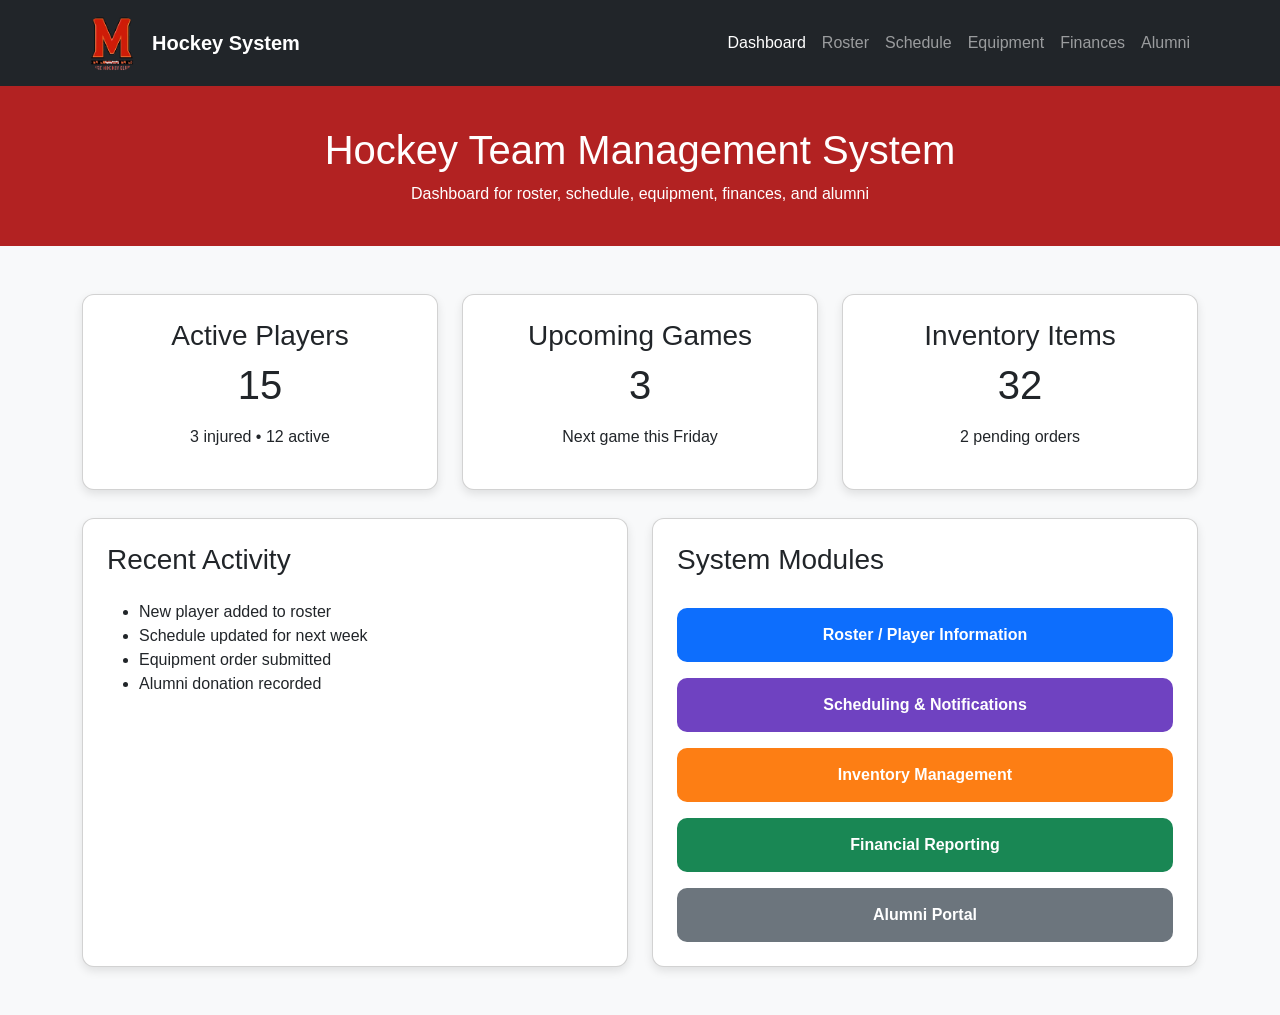
==== index.html @ 0c76d0ed "Add files via upload" ====
<!DOCTYPE html>
<html lang="en">
<head>
  <meta charset="UTF-8">
  <meta name="viewport" content="width=device-width, initial-scale=1.0">
  <title>Hockey Team Dashboard</title>

  <link href="https://cdn.jsdelivr.net/npm/bootstrap@5.3.3/dist/css/bootstrap.min.css" rel="stylesheet">
  <link rel="stylesheet" href="css/newstyle.css">
</head>
<body>

  <nav class="navbar navbar-expand-lg navbar-dark bg-dark">
    <div class="container">
      <a class="navbar-brand d-flex align-items-center" href="index.html">
        <img src="images/team-logo0.png" alt="Team Logo" class="logo">
        Hockey System
      </a>

      <button class="navbar-toggler" type="button" data-bs-toggle="collapse" data-bs-target="#navbarNav">
        <span class="navbar-toggler-icon"></span>
      </button>

      <div class="collapse navbar-collapse" id="navbarNav">
        <ul class="navbar-nav ms-auto">
          <li class="nav-item"><a class="nav-link active" href="index.html">Dashboard</a></li>
          <li class="nav-item"><a class="nav-link" href="roster.html">Roster</a></li>
          <li class="nav-item"><a class="nav-link" href="schedule.html">Schedule</a></li>
          <li class="nav-item"><a class="nav-link" href="equipment.html">Equipment</a></li>
          <li class="nav-item"><a class="nav-link" href="finances.html">Finances</a></li>
          <li class="nav-item"><a class="nav-link" href="alumni.html">Alumni</a></li>
        </ul>
      </div>
    </div>
  </nav>

  <section class="hero text-center">
    <div class="container">
      <h1>Hockey Team Management System</h1>
      <p class="mb-0">Dashboard for roster, schedule, equipment, finances, and alumni</p>
    </div>
  </section>

  <main class="container my-5">
    <div class="row g-4">
      <div class="col-md-4">
        <div class="card p-4 card-box text-center">
          <h3>Active Players</h3>
          <p class="display-6">15</p>
          <p>3 injured • 12 active</p>
        </div>
      </div>

      <div class="col-md-4">
        <div class="card p-4 card-box text-center">
          <h3>Upcoming Games</h3>
          <p class="display-6">3</p>
          <p>Next game this Friday</p>
        </div>
      </div>

      <div class="col-md-4">
        <div class="card p-4 card-box text-center">
          <h3>Inventory Items</h3>
          <p class="display-6">32</p>
          <p>2 pending orders</p>
        </div>
      </div>
    </div>

    <div class="row g-4 mt-1">
      <div class="col-md-6">
        <div class="card p-4 card-box h-100">
          <h3>Recent Activity</h3>
          <ul class="mt-3">
            <li>New player added to roster</li>
            <li>Schedule updated for next week</li>
            <li>Equipment order submitted</li>
            <li>Alumni donation recorded</li>
          </ul>
        </div>
      </div>

      <div class="col-md-6">
        <div class="card p-4 card-box h-100">
          <h3>System Modules</h3>

          <div class="row g-3 mt-2">
            <div class="col-12">
              <a href="roster.html" class="module-link roster-bg">Roster / Player Information</a>
            </div>
            <div class="col-12">
              <a href="schedule.html" class="module-link schedule-bg">Scheduling & Notifications</a>
            </div>
            <div class="col-12">
              <a href="equipment.html" class="module-link equipment-bg">Inventory Management</a>
            </div>
            <div class="col-12">
              <a href="finances.html" class="module-link finances-bg">Financial Reporting</a>
            </div>
            <div class="col-12">
              <a href="alumni.html" class="module-link alumni-bg">Alumni Portal</a>
            </div>
          </div>
        </div>
      </div>
    </div>
  </main>

  <script src="https://cdn.jsdelivr.net/npm/bootstrap@5.3.3/dist/js/bootstrap.bundle.min.js"></script>
</body>
</html>
---- css/newstyle.css ----
body {
  background: #f8f9fa;
  font-family: Arial, Helvetica, sans-serif;
}

.hero {
  background: #b22222;
  color: white;
  padding: 40px 0;
}

.card-box {
  border-radius: 12px;
  box-shadow: 0 4px 10px rgba(0, 0, 0, 0.1);
}

.logo {
  width: 60px;
  height: 60px;
  object-fit: cover;
  border-radius: 50%;
  margin-right: 10px;
}

.profile-img {
  width: 80px;
  height: 80px;
  object-fit: cover;
  border-radius: 50%;
  border: 3px solid #dee2e6;
}

.tab-box {
  background: #e9ecef;
  padding: 12px;
  text-align: center;
  border-radius: 8px;
  font-weight: bold;
}

.active-tab {
  background: #dc3545;
  color: white;
}

.donation-box {
  background: #ffffff;
  border-left: 5px solid #198754;
  padding: 12px;
  border-radius: 8px;
  margin-top: 10px;
}

.not-donated-box {
  background: #ffffff;
  border-left: 5px solid #dc3545;
  padding: 12px;
  border-radius: 8px;
  margin-top: 10px;
}

.module-link {
  display: block;
  padding: 15px;
  border-radius: 10px;
  text-decoration: none;
  color: white;
  font-weight: bold;
  text-align: center;
}

.module-link:hover {
  color: white;
  opacity: 0.95;
}

.roster-bg {
  background: #0d6efd;
}

.schedule-bg {
  background: #6f42c1;
}

.equipment-bg {
  background: #fd7e14;
}

.finances-bg {
  background: #198754;
}

.alumni-bg {
  background: #6c757d;
}

.table {
  background: white;
  border-radius: 8px;
  overflow: hidden;
}

.navbar-brand {
  font-weight: 600;
}

main {
  margin-top: 40px;
}

.btn-danger {
  background-color: #b22222;
  border-color: #b22222;
}

.btn-danger:hover {
  background-color: #8e1b1b;
  border-color: #8e1b1b;
}

@media (max-width: 768px) {
  .hero {
    padding: 25px 0;
  }

  .logo {
    width: 45px;
    height: 45px;
  }
}
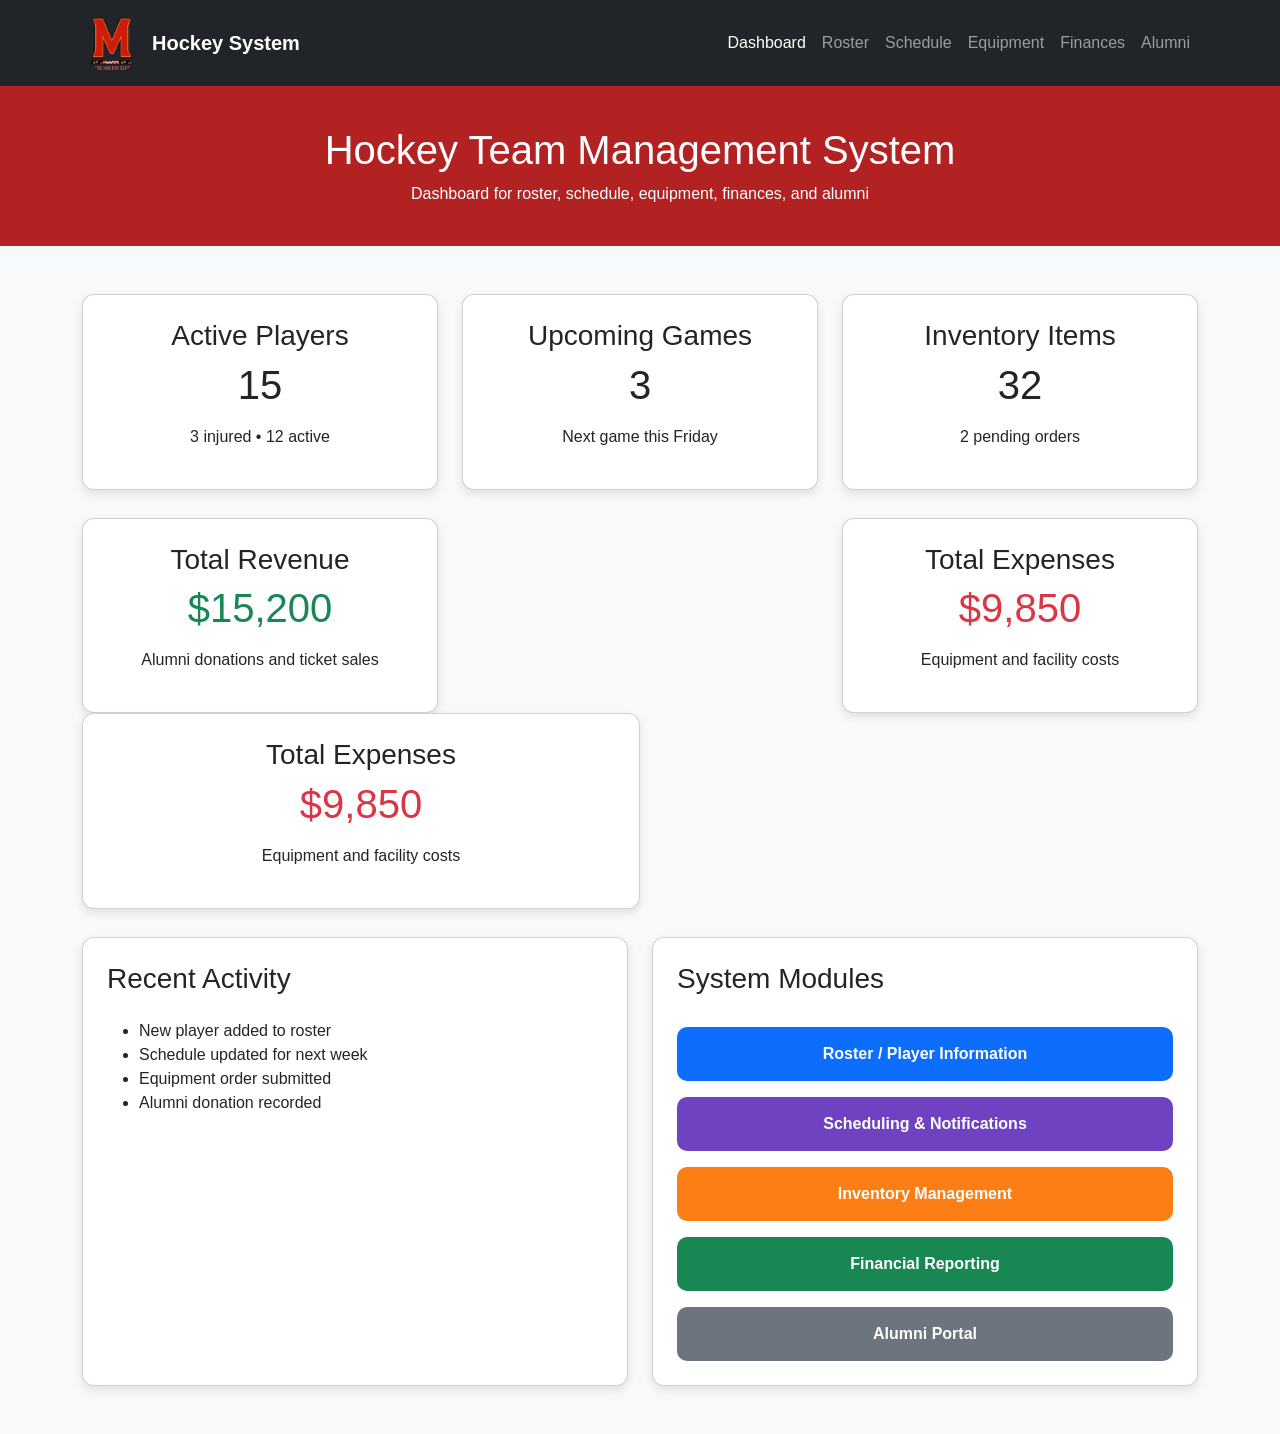
==== commit 0f0aa616: "Update index.html fix columns" ====
--- a/index.html
+++ b/index.html
@@ -1,48 +1,124 @@
 <!DOCTYPE html>
 <html lang="en">
 <head>
+
+  <!-- basic page settings -->
   <meta charset="UTF-8">
+
+  <!-- makes the page work better on tablets and phones -->
   <meta name="viewport" content="width=device-width, initial-scale=1.0">
+
   <title>Hockey Team Dashboard</title>
 
+  <!-- bootstrap css library -->
+  <!-- used for layout, navbar, cards, and grid system -->
   <link href="https://cdn.jsdelivr.net/npm/bootstrap@5.3.3/dist/css/bootstrap.min.css" rel="stylesheet">
+
+  <!-- our custom css file, only one file for the whole website -->
   <link rel="stylesheet" href="css/newstyle.css">
+
 </head>
 <body>
 
+
+  <!-- ===============================
+       NAVIGATION BAR
+       =============================== -->
+
+  <!-- top navigation menu to move between system pages -->
   <nav class="navbar navbar-expand-lg navbar-dark bg-dark">
+
     <div class="container">
+
+      <!-- logo and system name -->
       <a class="navbar-brand d-flex align-items-center" href="index.html">
+
+        <!-- team logo image, maybe later we can improve it -->
         <img src="images/team-logo0.png" alt="Team Logo" class="logo">
+
+        <!-- system name -->
         Hockey System
+
       </a>
 
-      <button class="navbar-toggler" type="button" data-bs-toggle="collapse" data-bs-target="#navbarNav">
+      <!-- hamburger menu button for small screens -->
+      <button class="navbar-toggler" type="button"
+              data-bs-toggle="collapse"
+              data-bs-target="#navbarNav">
+
         <span class="navbar-toggler-icon"></span>
+
       </button>
 
+      <!-- navigation links -->
       <div class="collapse navbar-collapse" id="navbarNav">
+
+        <!-- align links to the right -->
         <ul class="navbar-nav ms-auto">
-          <li class="nav-item"><a class="nav-link active" href="index.html">Dashboard</a></li>
-          <li class="nav-item"><a class="nav-link" href="roster.html">Roster</a></li>
-          <li class="nav-item"><a class="nav-link" href="schedule.html">Schedule</a></li>
-          <li class="nav-item"><a class="nav-link" href="equipment.html">Equipment</a></li>
-          <li class="nav-item"><a class="nav-link" href="finances.html">Finances</a></li>
-          <li class="nav-item"><a class="nav-link" href="alumni.html">Alumni</a></li>
+
+          <li class="nav-item">
+            <a class="nav-link active" href="index.html">Dashboard</a>
+          </li>
+
+          <li class="nav-item">
+            <a class="nav-link" href="roster.html">Roster</a>
+          </li>
+
+          <li class="nav-item">
+            <a class="nav-link" href="schedule.html">Schedule</a>
+          </li>
+
+          <li class="nav-item">
+            <a class="nav-link" href="equipment.html">Equipment</a>
+          </li>
+
+          <li class="nav-item">
+            <a class="nav-link" href="finances.html">Finances</a>
+          </li>
+
+          <li class="nav-item">
+            <a class="nav-link" href="alumni.html">Alumni</a>
+          </li>
+
         </ul>
+
       </div>
     </div>
   </nav>
 
+
+  <!-- ===============================
+       HERO / HEADER SECTION
+       =============================== -->
+
+  <!-- red banner at the top of the page -->
   <section class="hero text-center">
+
     <div class="container">
+
+      <!-- main system title -->
       <h1>Hockey Team Management System</h1>
-      <p class="mb-0">Dashboard for roster, schedule, equipment, finances, and alumni</p>
-    </div>
+
+      <!-- short description -->
+      <p class="mb-0">
+        Dashboard for roster, schedule, equipment, finances, and alumni
+      </p>
+
+    </div>
+
   </section>
 
+
+  <!-- ===============================
+       MAIN DASHBOARD CONTENT
+       =============================== -->
+
   <main class="container my-5">
+
+    <!-- first row with summary cards -->
     <div class="row g-4">
+
+      <!-- active players card -->
       <div class="col-md-4">
         <div class="card p-4 card-box text-center">
           <h3>Active Players</h3>
@@ -51,6 +127,7 @@
         </div>
       </div>
 
+      <!-- upcoming games card -->
       <div class="col-md-4">
         <div class="card p-4 card-box text-center">
           <h3>Upcoming Games</h3>
@@ -59,6 +136,7 @@
         </div>
       </div>
 
+      <!-- inventory card -->
       <div class="col-md-4">
         <div class="card p-4 card-box text-center">
           <h3>Inventory Items</h3>
@@ -66,47 +144,121 @@
           <p>2 pending orders</p>
         </div>
       </div>
-    </div>
-
+
+    </div>
+
+   <!-- second row with finance cards -->
+<div class="row g-4 mt-1">
+
+  <!-- total revenue card -->
+  <div class="col-md-4">
+    <div class="card p-4 card-box text-center">
+      <h3>Total Revenue</h3>
+      <p class="display-6 text-success">$15,200</p>
+      <p>Alumni donations and ticket sales</p>
+    </div>
+  </div>
+
+  <!-- empty column just for spacing -->
+  <div class="col-md-4"></div>
+
+  <!-- total expenses card -->
+  <div class="col-md-4">
+    <div class="card p-4 card-box text-center">
+      <h3>Total Expenses</h3>
+      <p class="display-6 text-danger">$9,850</p>
+      <p>Equipment and facility costs</p>
+    </div>
+  </div>
+
+</div>
+
+      <!-- total expenses card -->
+      <div class="col-md-6">
+        <div class="card p-4 card-box text-center">
+          <h3>Total Expenses</h3>
+          <p class="display-6 text-danger">$9,850</p>
+          <p>Equipment and facility costs</p>
+        </div>
+      </div>
+
+    </div>
+
+    <!-- third row of dashboard -->
     <div class="row g-4 mt-1">
+
+      <!-- recent activity section -->
       <div class="col-md-6">
         <div class="card p-4 card-box h-100">
+
           <h3>Recent Activity</h3>
+
+          <!-- list of recent actions in the system -->
           <ul class="mt-3">
             <li>New player added to roster</li>
             <li>Schedule updated for next week</li>
             <li>Equipment order submitted</li>
             <li>Alumni donation recorded</li>
           </ul>
-        </div>
-      </div>
-
+
+        </div>
+      </div>
+
+      <!-- system modules links -->
       <div class="col-md-6">
         <div class="card p-4 card-box h-100">
+
           <h3>System Modules</h3>
 
+          <!-- links to the different system pages -->
           <div class="row g-3 mt-2">
-            <div class="col-12">
-              <a href="roster.html" class="module-link roster-bg">Roster / Player Information</a>
-            </div>
-            <div class="col-12">
-              <a href="schedule.html" class="module-link schedule-bg">Scheduling & Notifications</a>
-            </div>
-            <div class="col-12">
-              <a href="equipment.html" class="module-link equipment-bg">Inventory Management</a>
-            </div>
-            <div class="col-12">
-              <a href="finances.html" class="module-link finances-bg">Financial Reporting</a>
-            </div>
-            <div class="col-12">
-              <a href="alumni.html" class="module-link alumni-bg">Alumni Portal</a>
-            </div>
+
+            <!-- roster module -->
+            <div class="col-12">
+              <a href="roster.html" class="module-link roster-bg">
+                Roster / Player Information
+              </a>
+            </div>
+
+            <!-- schedule module -->
+            <div class="col-12">
+              <a href="schedule.html" class="module-link schedule-bg">
+                Scheduling & Notifications
+              </a>
+            </div>
+
+            <!-- equipment module -->
+            <div class="col-12">
+              <a href="equipment.html" class="module-link equipment-bg">
+                Inventory Management
+              </a>
+            </div>
+
+            <!-- finances module -->
+            <div class="col-12">
+              <a href="finances.html" class="module-link finances-bg">
+                Financial Reporting
+              </a>
+            </div>
+
+            <!-- alumni module -->
+            <div class="col-12">
+              <a href="alumni.html" class="module-link alumni-bg">
+                Alumni Portal
+              </a>
+            </div>
+
           </div>
-        </div>
-      </div>
-    </div>
+
+        </div>
+      </div>
+
+    </div>
+
   </main>
 
+  <!-- bootstrap javascript required for components like navbar -->
   <script src="https://cdn.jsdelivr.net/npm/bootstrap@5.3.3/dist/js/bootstrap.bundle.min.js"></script>
+
 </body>
-</html>+</html>
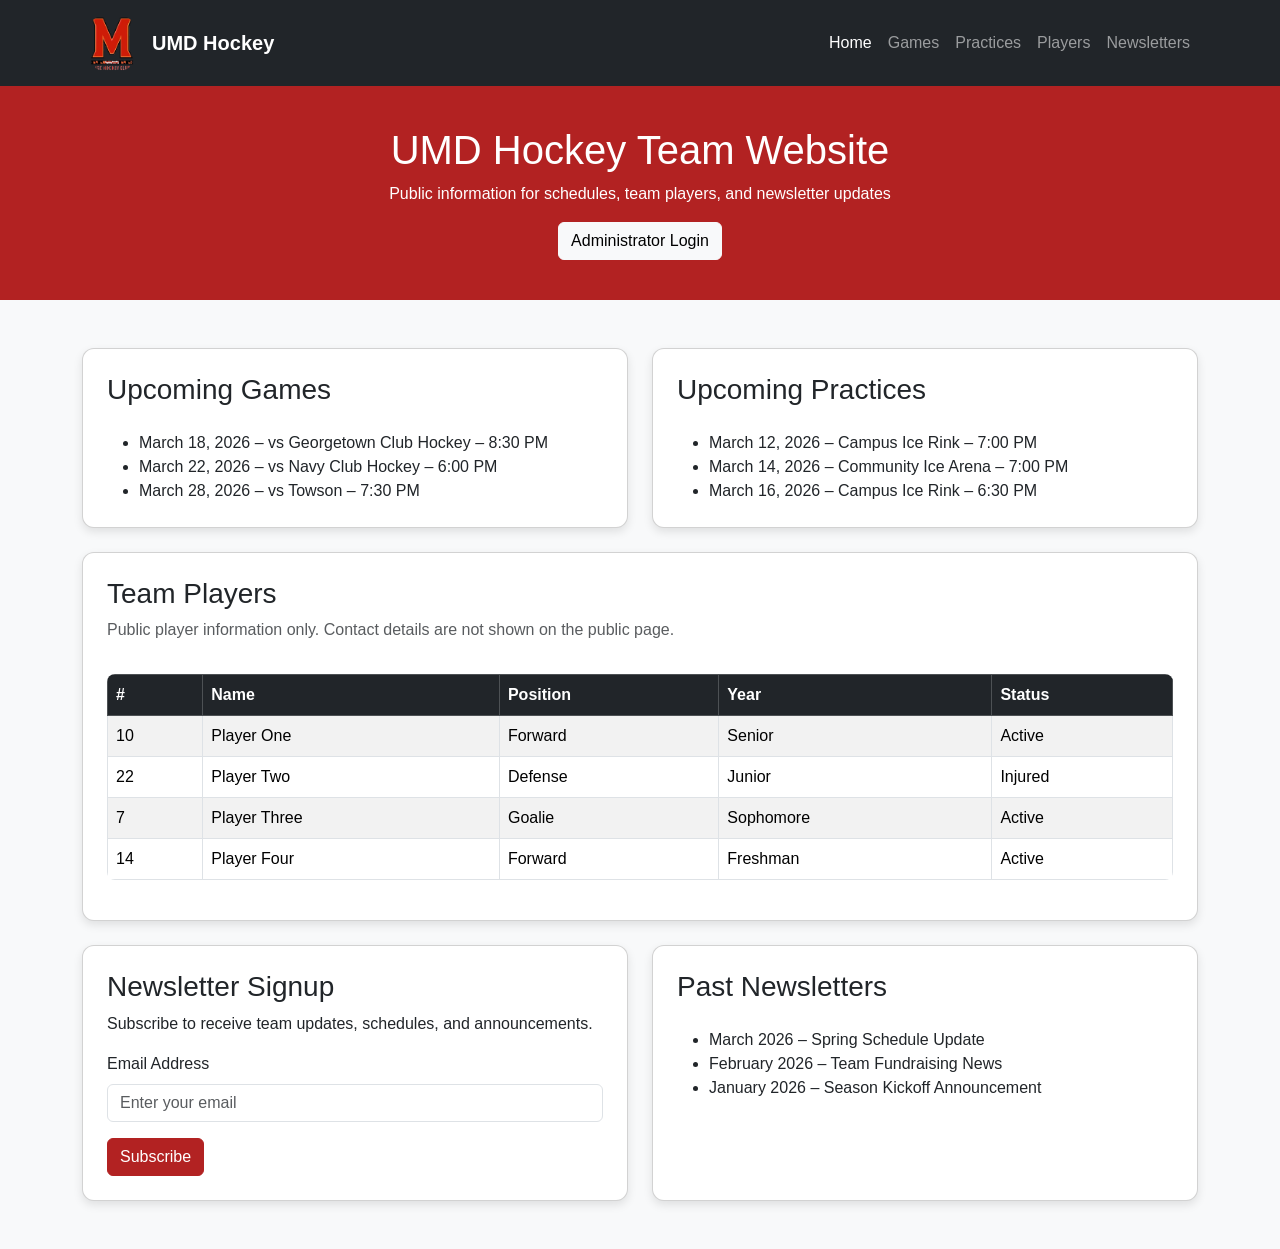
==== commit fb01b9ea: "Create index.html" ====
--- a/index.html
+++ b/index.html
@@ -5,251 +5,205 @@
   <!-- basic page settings -->
   <meta charset="UTF-8">
 
-  <!-- makes the page work better on tablets and phones -->
+  <!-- for phones and tablets -->
   <meta name="viewport" content="width=device-width, initial-scale=1.0">
 
-  <title>Hockey Team Dashboard</title>
-
-  <!-- bootstrap css library -->
-  <!-- used for layout, navbar, cards, and grid system -->
+  <title>UMD Hockey Public Page</title>
+
+  <!-- bootstrap css -->
   <link href="https://cdn.jsdelivr.net/npm/bootstrap@5.3.3/dist/css/bootstrap.min.css" rel="stylesheet">
 
-  <!-- our custom css file, only one file for the whole website -->
+  <!-- shared css file -->
   <link rel="stylesheet" href="css/newstyle.css">
 
 </head>
 <body>
 
-
   <!-- ===============================
-       NAVIGATION BAR
+       PUBLIC NAVIGATION BAR
        =============================== -->
-
-  <!-- top navigation menu to move between system pages -->
   <nav class="navbar navbar-expand-lg navbar-dark bg-dark">
-
     <div class="container">
 
-      <!-- logo and system name -->
+      <!-- logo and website name -->
       <a class="navbar-brand d-flex align-items-center" href="index.html">
-
-        <!-- team logo image, maybe later we can improve it -->
         <img src="images/team-logo0.png" alt="Team Logo" class="logo">
-
-        <!-- system name -->
-        Hockey System
-
+        UMD Hockey
       </a>
 
-      <!-- hamburger menu button for small screens -->
+      <!-- button for smaller screens -->
       <button class="navbar-toggler" type="button"
               data-bs-toggle="collapse"
               data-bs-target="#navbarNav">
-
         <span class="navbar-toggler-icon"></span>
-
       </button>
 
-      <!-- navigation links -->
+      <!-- public links -->
       <div class="collapse navbar-collapse" id="navbarNav">
-
-        <!-- align links to the right -->
         <ul class="navbar-nav ms-auto">
-
-          <li class="nav-item">
-            <a class="nav-link active" href="index.html">Dashboard</a>
-          </li>
-
-          <li class="nav-item">
-            <a class="nav-link" href="roster.html">Roster</a>
-          </li>
-
-          <li class="nav-item">
-            <a class="nav-link" href="schedule.html">Schedule</a>
-          </li>
-
-          <li class="nav-item">
-            <a class="nav-link" href="equipment.html">Equipment</a>
-          </li>
-
-          <li class="nav-item">
-            <a class="nav-link" href="finances.html">Finances</a>
-          </li>
-
-          <li class="nav-item">
-            <a class="nav-link" href="alumni.html">Alumni</a>
-          </li>
-
+          <li class="nav-item">
+            <a class="nav-link active" href="index.html">Home</a>
+          </li>
+
+          <li class="nav-item">
+            <a class="nav-link" href="#games">Games</a>
+          </li>
+
+          <li class="nav-item">
+            <a class="nav-link" href="#practices">Practices</a>
+          </li>
+
+          <li class="nav-item">
+            <a class="nav-link" href="#players">Players</a>
+          </li>
+
+          <li class="nav-item">
+            <a class="nav-link" href="#newsletters">Newsletters</a>
+          </li>
         </ul>
-
       </div>
     </div>
   </nav>
 
-
   <!-- ===============================
-       HERO / HEADER SECTION
+       HERO SECTION
        =============================== -->
-
-  <!-- red banner at the top of the page -->
   <section class="hero text-center">
-
     <div class="container">
-
-      <!-- main system title -->
-      <h1>Hockey Team Management System</h1>
-
-      <!-- short description -->
-      <p class="mb-0">
-        Dashboard for roster, schedule, equipment, finances, and alumni
+      <h1>UMD Hockey Team Website</h1>
+      <p class="mb-3">
+        Public information for schedules, team players, and newsletter updates
       </p>
 
-    </div>
-
+      <!-- login button to admin dashboard -->
+      <a href="admin-dashboard.html" class="btn btn-light">
+        Administrator Login
+      </a>
+    </div>
   </section>
 
-
   <!-- ===============================
-       MAIN DASHBOARD CONTENT
+       MAIN PUBLIC CONTENT
        =============================== -->
-
   <main class="container my-5">
 
-    <!-- first row with summary cards -->
-    <div class="row g-4">
-
-      <!-- active players card -->
-      <div class="col-md-4">
-        <div class="card p-4 card-box text-center">
-          <h3>Active Players</h3>
-          <p class="display-6">15</p>
-          <p>3 injured • 12 active</p>
-        </div>
-      </div>
-
-      <!-- upcoming games card -->
-      <div class="col-md-4">
-        <div class="card p-4 card-box text-center">
+    <!-- first row -->
+    <div class="row g-4 mb-4">
+
+      <!-- upcoming games -->
+      <div class="col-md-6" id="games">
+        <div class="card p-4 card-box h-100">
           <h3>Upcoming Games</h3>
-          <p class="display-6">3</p>
-          <p>Next game this Friday</p>
-        </div>
-      </div>
-
-      <!-- inventory card -->
-      <div class="col-md-4">
-        <div class="card p-4 card-box text-center">
-          <h3>Inventory Items</h3>
-          <p class="display-6">32</p>
-          <p>2 pending orders</p>
-        </div>
-      </div>
-
-    </div>
-
-   <!-- second row with finance cards -->
-<div class="row g-4 mt-1">
-
-  <!-- total revenue card -->
-  <div class="col-md-4">
-    <div class="card p-4 card-box text-center">
-      <h3>Total Revenue</h3>
-      <p class="display-6 text-success">$15,200</p>
-      <p>Alumni donations and ticket sales</p>
-    </div>
-  </div>
-
-  <!-- empty column just for spacing -->
-  <div class="col-md-4"></div>
-
-  <!-- total expenses card -->
-  <div class="col-md-4">
-    <div class="card p-4 card-box text-center">
-      <h3>Total Expenses</h3>
-      <p class="display-6 text-danger">$9,850</p>
-      <p>Equipment and facility costs</p>
-    </div>
-  </div>
-
-</div>
-
-      <!-- total expenses card -->
+          <ul class="mt-3 mb-0">
+            <li>March 18, 2026 – vs Georgetown Club Hockey – 8:30 PM</li>
+            <li>March 22, 2026 – vs Navy Club Hockey – 6:00 PM</li>
+            <li>March 28, 2026 – vs Towson – 7:30 PM</li>
+          </ul>
+        </div>
+      </div>
+
+      <!-- upcoming practices -->
+      <div class="col-md-6" id="practices">
+        <div class="card p-4 card-box h-100">
+          <h3>Upcoming Practices</h3>
+          <ul class="mt-3 mb-0">
+            <li>March 12, 2026 – Campus Ice Rink – 7:00 PM</li>
+            <li>March 14, 2026 – Community Ice Arena – 7:00 PM</li>
+            <li>March 16, 2026 – Campus Ice Rink – 6:30 PM</li>
+          </ul>
+        </div>
+      </div>
+
+    </div>
+
+    <!-- players section -->
+    <div class="row g-4 mb-4" id="players">
+      <div class="col-12">
+        <div class="card p-4 card-box">
+          <h3>Team Players</h3>
+          <p class="text-muted">
+            Public player information only. Contact details are not shown on the public page.
+          </p>
+
+          <div class="table-responsive mt-3">
+            <table class="table table-striped table-bordered align-middle">
+              <thead class="table-dark">
+                <tr>
+                  <th>#</th>
+                  <th>Name</th>
+                  <th>Position</th>
+                  <th>Year</th>
+                  <th>Status</th>
+                </tr>
+              </thead>
+              <tbody>
+                <tr>
+                  <td>10</td>
+                  <td>Player One</td>
+                  <td>Forward</td>
+                  <td>Senior</td>
+                  <td>Active</td>
+                </tr>
+                <tr>
+                  <td>22</td>
+                  <td>Player Two</td>
+                  <td>Defense</td>
+                  <td>Junior</td>
+                  <td>Injured</td>
+                </tr>
+                <tr>
+                  <td>7</td>
+                  <td>Player Three</td>
+                  <td>Goalie</td>
+                  <td>Sophomore</td>
+                  <td>Active</td>
+                </tr>
+                <tr>
+                  <td>14</td>
+                  <td>Player Four</td>
+                  <td>Forward</td>
+                  <td>Freshman</td>
+                  <td>Active</td>
+                </tr>
+              </tbody>
+            </table>
+          </div>
+
+        </div>
+      </div>
+    </div>
+
+    <!-- newsletters row -->
+    <div class="row g-4" id="newsletters">
+
+      <!-- newsletter signup -->
       <div class="col-md-6">
-        <div class="card p-4 card-box text-center">
-          <h3>Total Expenses</h3>
-          <p class="display-6 text-danger">$9,850</p>
-          <p>Equipment and facility costs</p>
-        </div>
-      </div>
-
-    </div>
-
-    <!-- third row of dashboard -->
-    <div class="row g-4 mt-1">
-
-      <!-- recent activity section -->
+        <div class="card p-4 card-box h-100">
+          <h3>Newsletter Signup</h3>
+          <p>Subscribe to receive team updates, schedules, and announcements.</p>
+
+          <form>
+            <div class="mb-3">
+              <label for="newsletterEmail" class="form-label">Email Address</label>
+              <input type="email" class="form-control" id="newsletterEmail" placeholder="Enter your email">
+            </div>
+
+            <button type="button" class="btn btn-danger">
+              Subscribe
+            </button>
+          </form>
+        </div>
+      </div>
+
+      <!-- past newsletters -->
       <div class="col-md-6">
         <div class="card p-4 card-box h-100">
-
-          <h3>Recent Activity</h3>
-
-          <!-- list of recent actions in the system -->
-          <ul class="mt-3">
-            <li>New player added to roster</li>
-            <li>Schedule updated for next week</li>
-            <li>Equipment order submitted</li>
-            <li>Alumni donation recorded</li>
+          <h3>Past Newsletters</h3>
+          <ul class="mt-3 mb-0">
+            <li>March 2026 – Spring Schedule Update</li>
+            <li>February 2026 – Team Fundraising News</li>
+            <li>January 2026 – Season Kickoff Announcement</li>
           </ul>
-
-        </div>
-      </div>
-
-      <!-- system modules links -->
-      <div class="col-md-6">
-        <div class="card p-4 card-box h-100">
-
-          <h3>System Modules</h3>
-
-          <!-- links to the different system pages -->
-          <div class="row g-3 mt-2">
-
-            <!-- roster module -->
-            <div class="col-12">
-              <a href="roster.html" class="module-link roster-bg">
-                Roster / Player Information
-              </a>
-            </div>
-
-            <!-- schedule module -->
-            <div class="col-12">
-              <a href="schedule.html" class="module-link schedule-bg">
-                Scheduling & Notifications
-              </a>
-            </div>
-
-            <!-- equipment module -->
-            <div class="col-12">
-              <a href="equipment.html" class="module-link equipment-bg">
-                Inventory Management
-              </a>
-            </div>
-
-            <!-- finances module -->
-            <div class="col-12">
-              <a href="finances.html" class="module-link finances-bg">
-                Financial Reporting
-              </a>
-            </div>
-
-            <!-- alumni module -->
-            <div class="col-12">
-              <a href="alumni.html" class="module-link alumni-bg">
-                Alumni Portal
-              </a>
-            </div>
-
-          </div>
-
         </div>
       </div>
 
@@ -257,7 +211,7 @@
 
   </main>
 
-  <!-- bootstrap javascript required for components like navbar -->
+  <!-- bootstrap javascript -->
   <script src="https://cdn.jsdelivr.net/npm/bootstrap@5.3.3/dist/js/bootstrap.bundle.min.js"></script>
 
 </body>
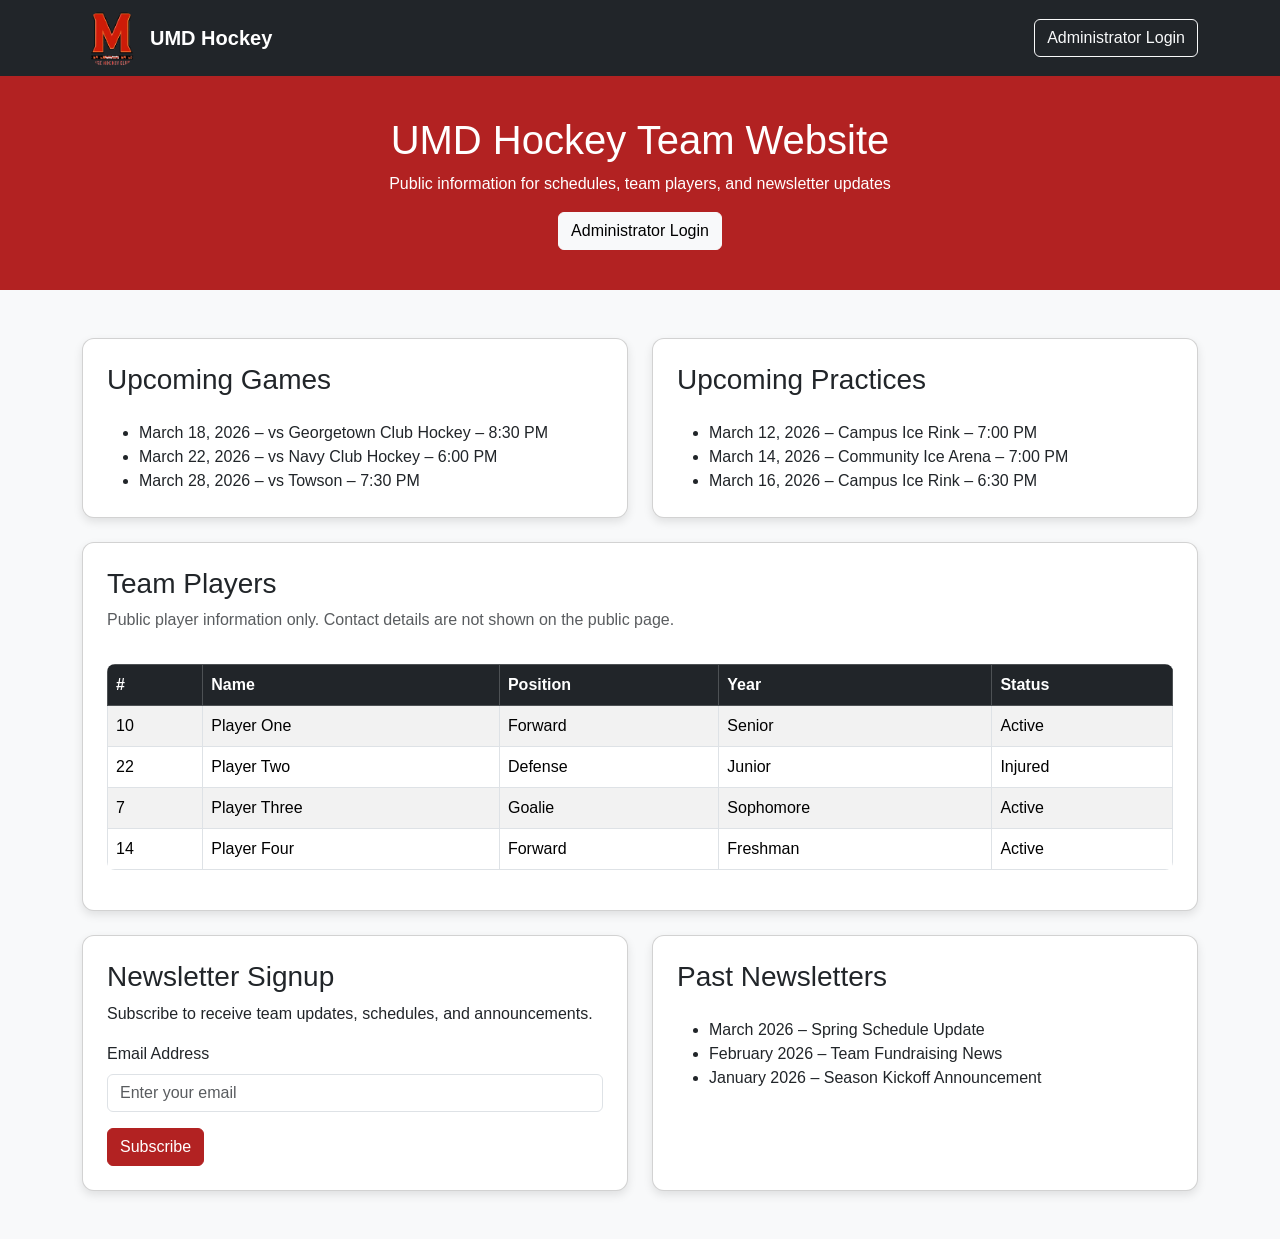
==== commit 998038d9: "Update index.html" ====
--- a/index.html
+++ b/index.html
@@ -20,51 +20,27 @@
 <body>
 
   <!-- ===============================
-       PUBLIC NAVIGATION BAR
-       =============================== -->
-  <nav class="navbar navbar-expand-lg navbar-dark bg-dark">
-    <div class="container">
+     SIMPLE HEADER (PUBLIC PAGE)
+     =============================== -->
 
-      <!-- logo and website name -->
-      <a class="navbar-brand d-flex align-items-center" href="index.html">
-        <img src="images/team-logo0.png" alt="Team Logo" class="logo">
-        UMD Hockey
-      </a>
+<nav class="navbar navbar-dark bg-dark">
 
-      <!-- button for smaller screens -->
-      <button class="navbar-toggler" type="button"
-              data-bs-toggle="collapse"
-              data-bs-target="#navbarNav">
-        <span class="navbar-toggler-icon"></span>
-      </button>
+  <div class="container d-flex justify-content-between align-items-center">
 
-      <!-- public links -->
-      <div class="collapse navbar-collapse" id="navbarNav">
-        <ul class="navbar-nav ms-auto">
-          <li class="nav-item">
-            <a class="nav-link active" href="index.html">Home</a>
-          </li>
+    <!-- logo and team name -->
+    <div class="d-flex align-items-center">
+      <img src="images/team-logo0.png" alt="Team Logo" class="logo me-2">
+      <span class="navbar-brand mb-0 h1">UMD Hockey</span>
+    </div>
 
-          <li class="nav-item">
-            <a class="nav-link" href="#games">Games</a>
-          </li>
+    <!-- admin login button -->
+    <a href="admin-dashboard.html" class="btn btn-outline-light">
+      Administrator Login
+    </a>
 
-          <li class="nav-item">
-            <a class="nav-link" href="#practices">Practices</a>
-          </li>
+  </div>
 
-          <li class="nav-item">
-            <a class="nav-link" href="#players">Players</a>
-          </li>
-
-          <li class="nav-item">
-            <a class="nav-link" href="#newsletters">Newsletters</a>
-          </li>
-        </ul>
-      </div>
-    </div>
-  </nav>
-
+</nav>
   <!-- ===============================
        HERO SECTION
        =============================== -->
